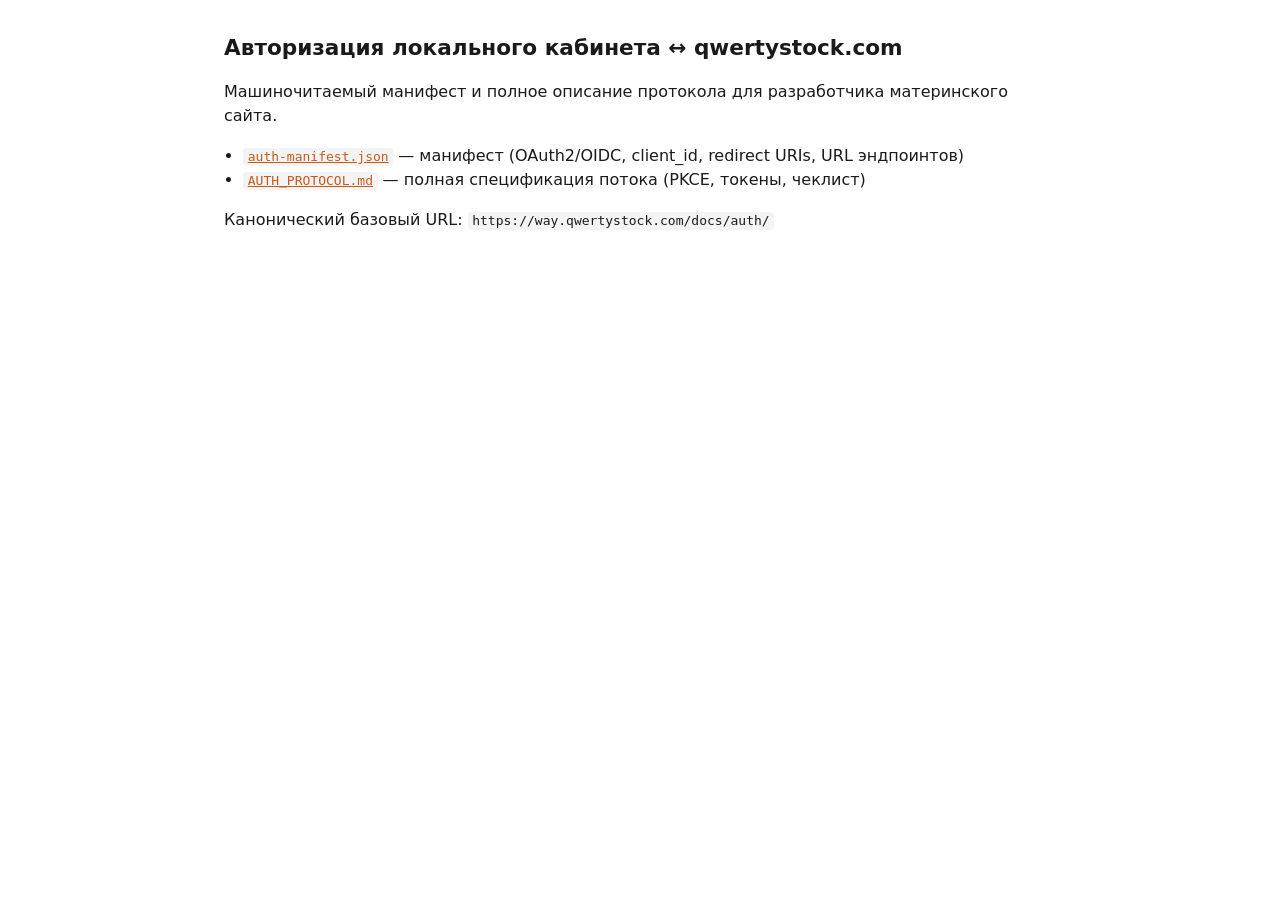
==== docs/auth/index.html @ e0ba55d0 "docs: OAuth/OIDC auth manifest and protocol for local cabinet (way) - docs/auth/auth-manifest.json —" ====
<!DOCTYPE html>
<html lang="ru">
<head>
  <meta charset="utf-8">
  <meta name="viewport" content="width=device-width, initial-scale=1">
  <title>QwertyStock — авторизация локального кабинета (спецификация)</title>
  <style>
    body { font-family: system-ui, sans-serif; max-width: 52rem; margin: 2rem auto; padding: 0 1rem; line-height: 1.5; color: #1a1a1a; }
    h1 { font-size: 1.35rem; }
    ul { padding-left: 1.2rem; }
    a { color: #c45a1a; }
    code { background: #f4f4f4; padding: 0.1em 0.35em; border-radius: 4px; }
  </style>
</head>
<body>
  <h1>Авторизация локального кабинета ↔ qwertystock.com</h1>
  <p>Машиночитаемый манифест и полное описание протокола для разработчика материнского сайта.</p>
  <ul>
    <li><a href="auth-manifest.json"><code>auth-manifest.json</code></a> — манифест (OAuth2/OIDC, client_id, redirect URIs, URL эндпоинтов)</li>
    <li><a href="AUTH_PROTOCOL.md"><code>AUTH_PROTOCOL.md</code></a> — полная спецификация потока (PKCE, токены, чеклист)</li>
  </ul>
  <p>Канонический базовый URL: <code>https://way.qwertystock.com/docs/auth/</code></p>
</body>
</html>
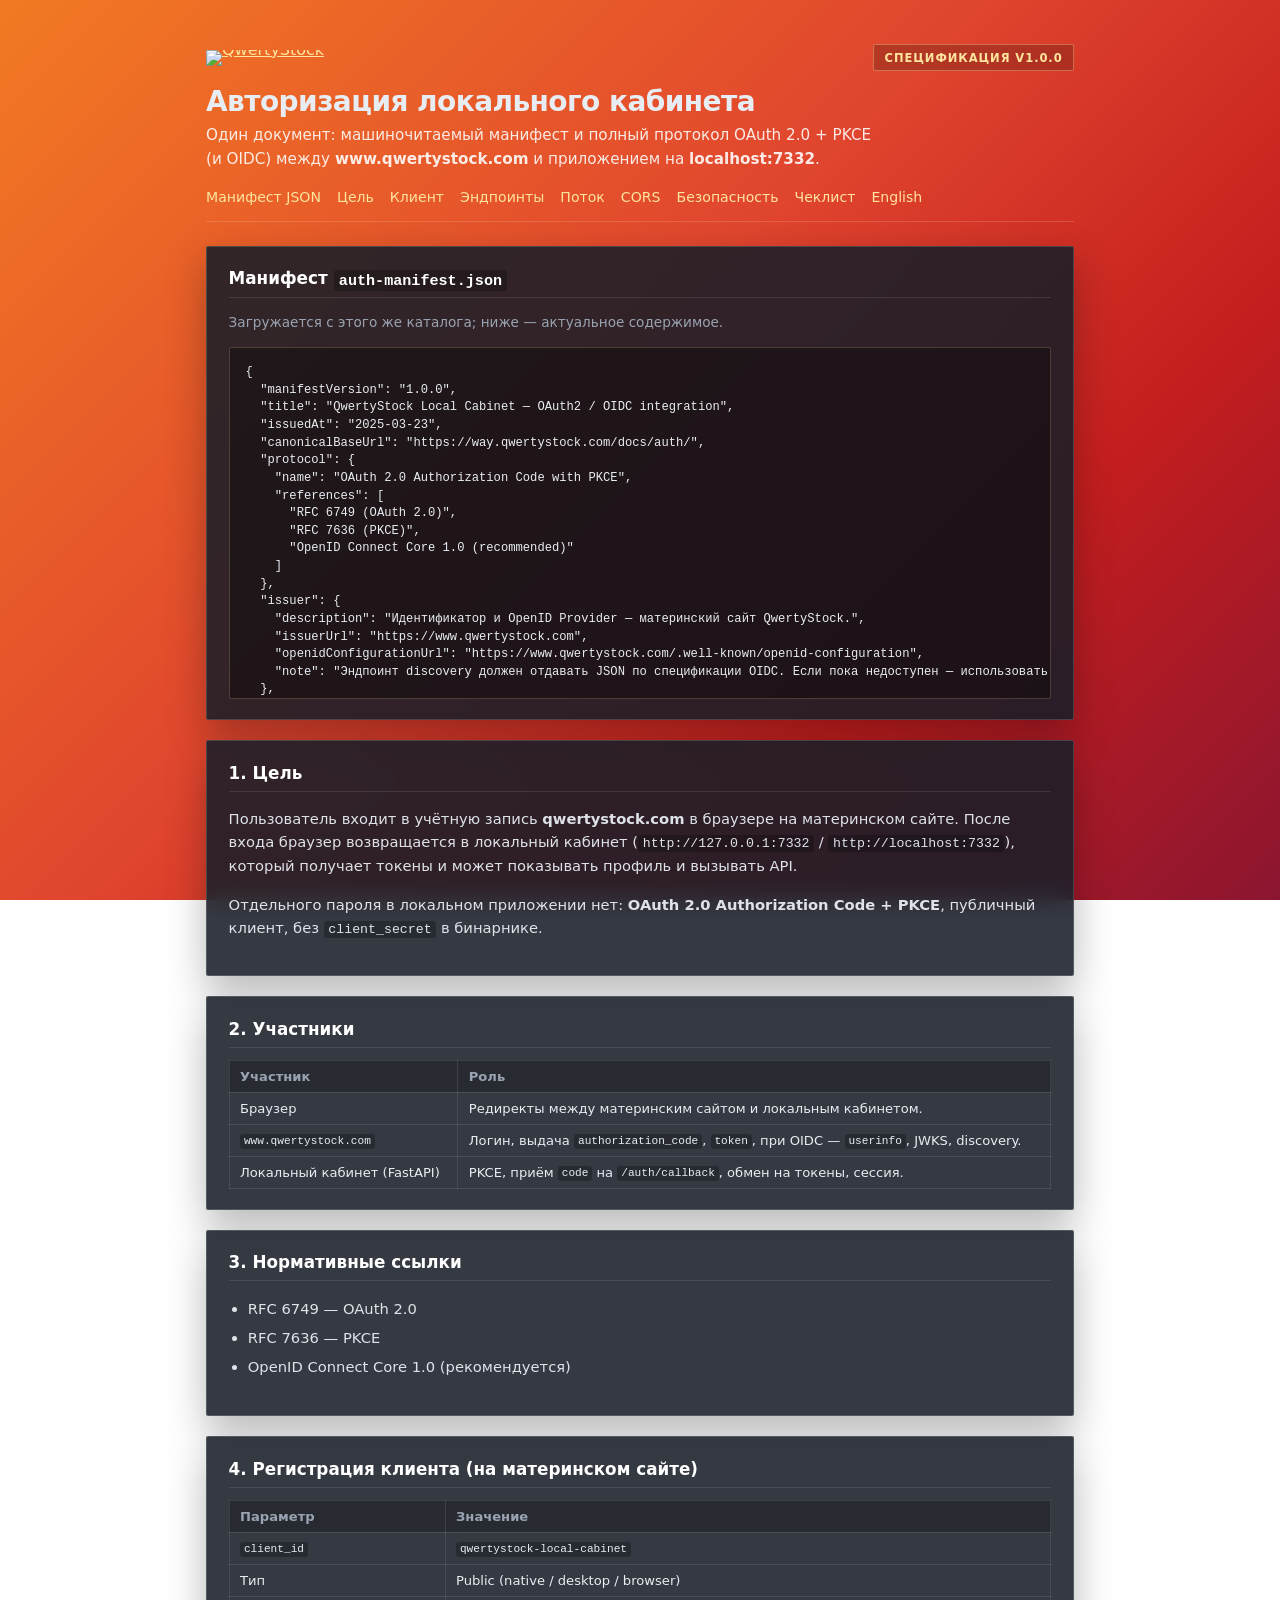
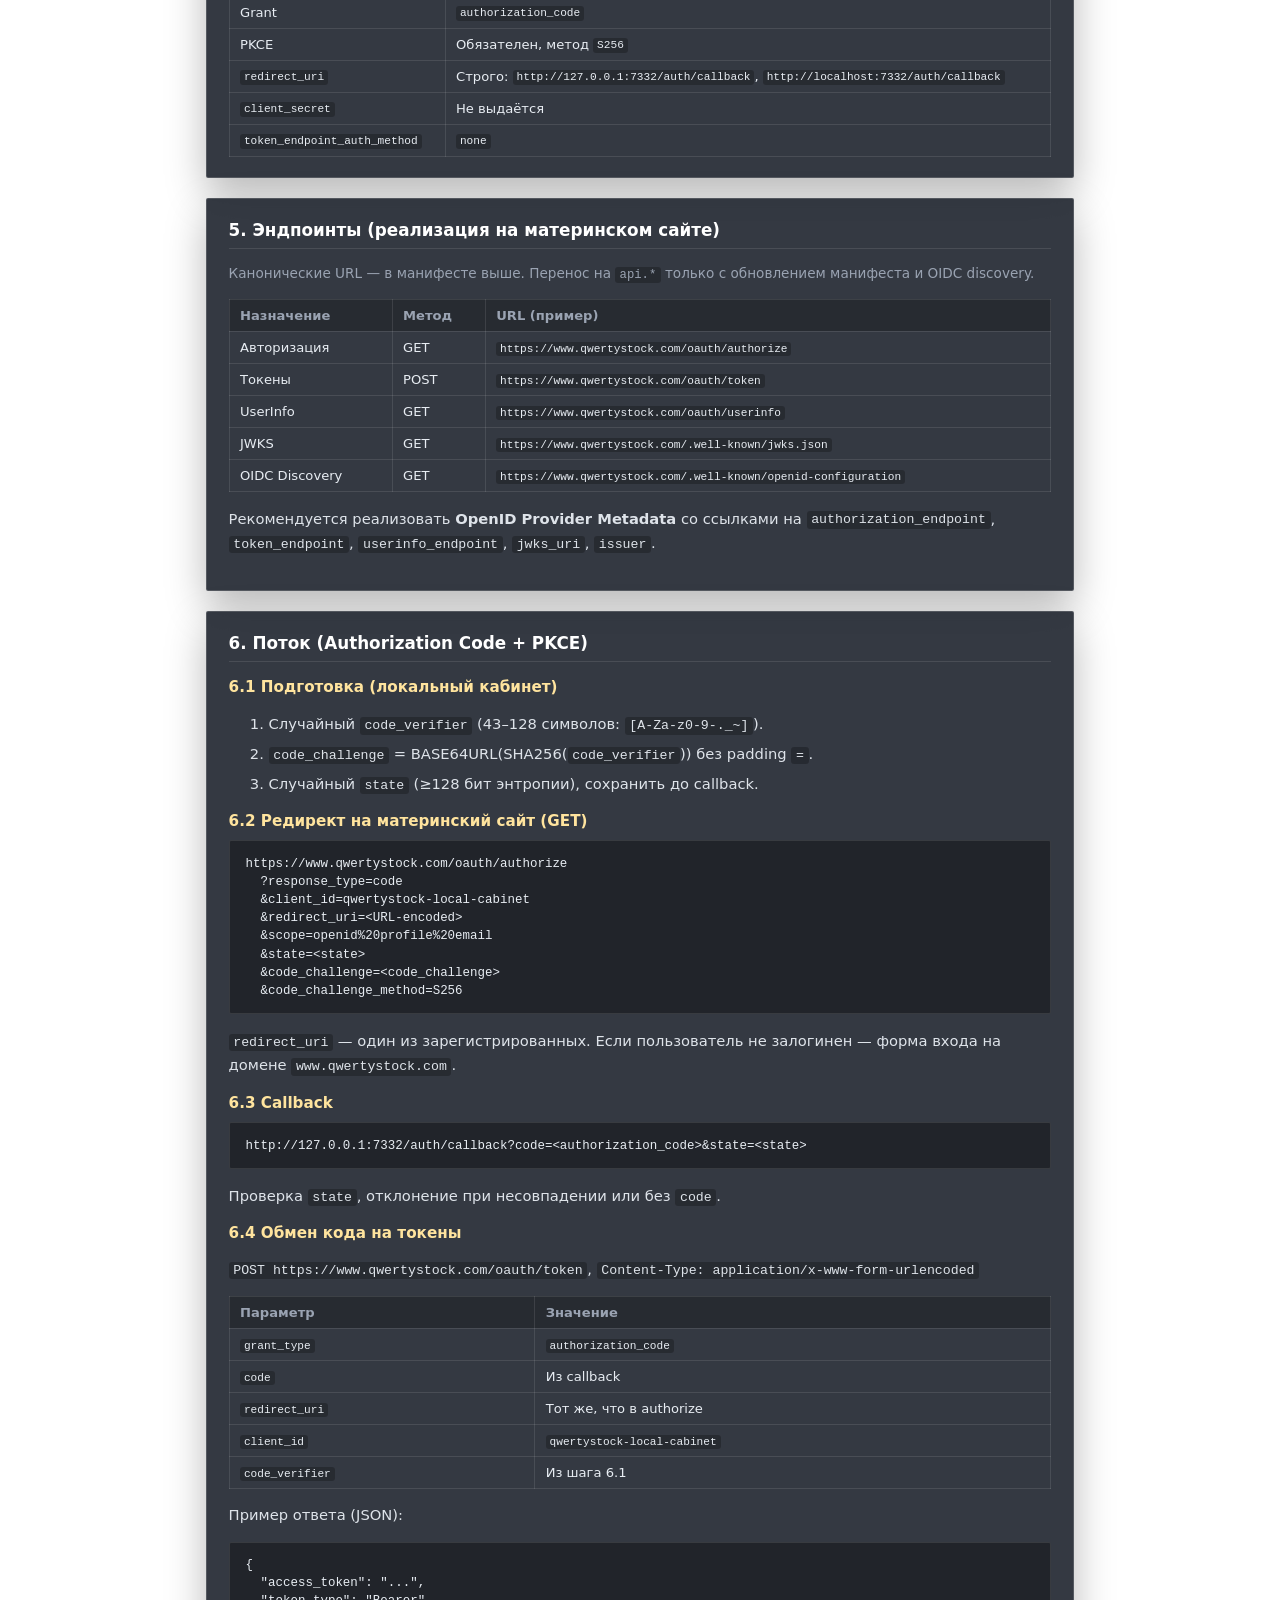
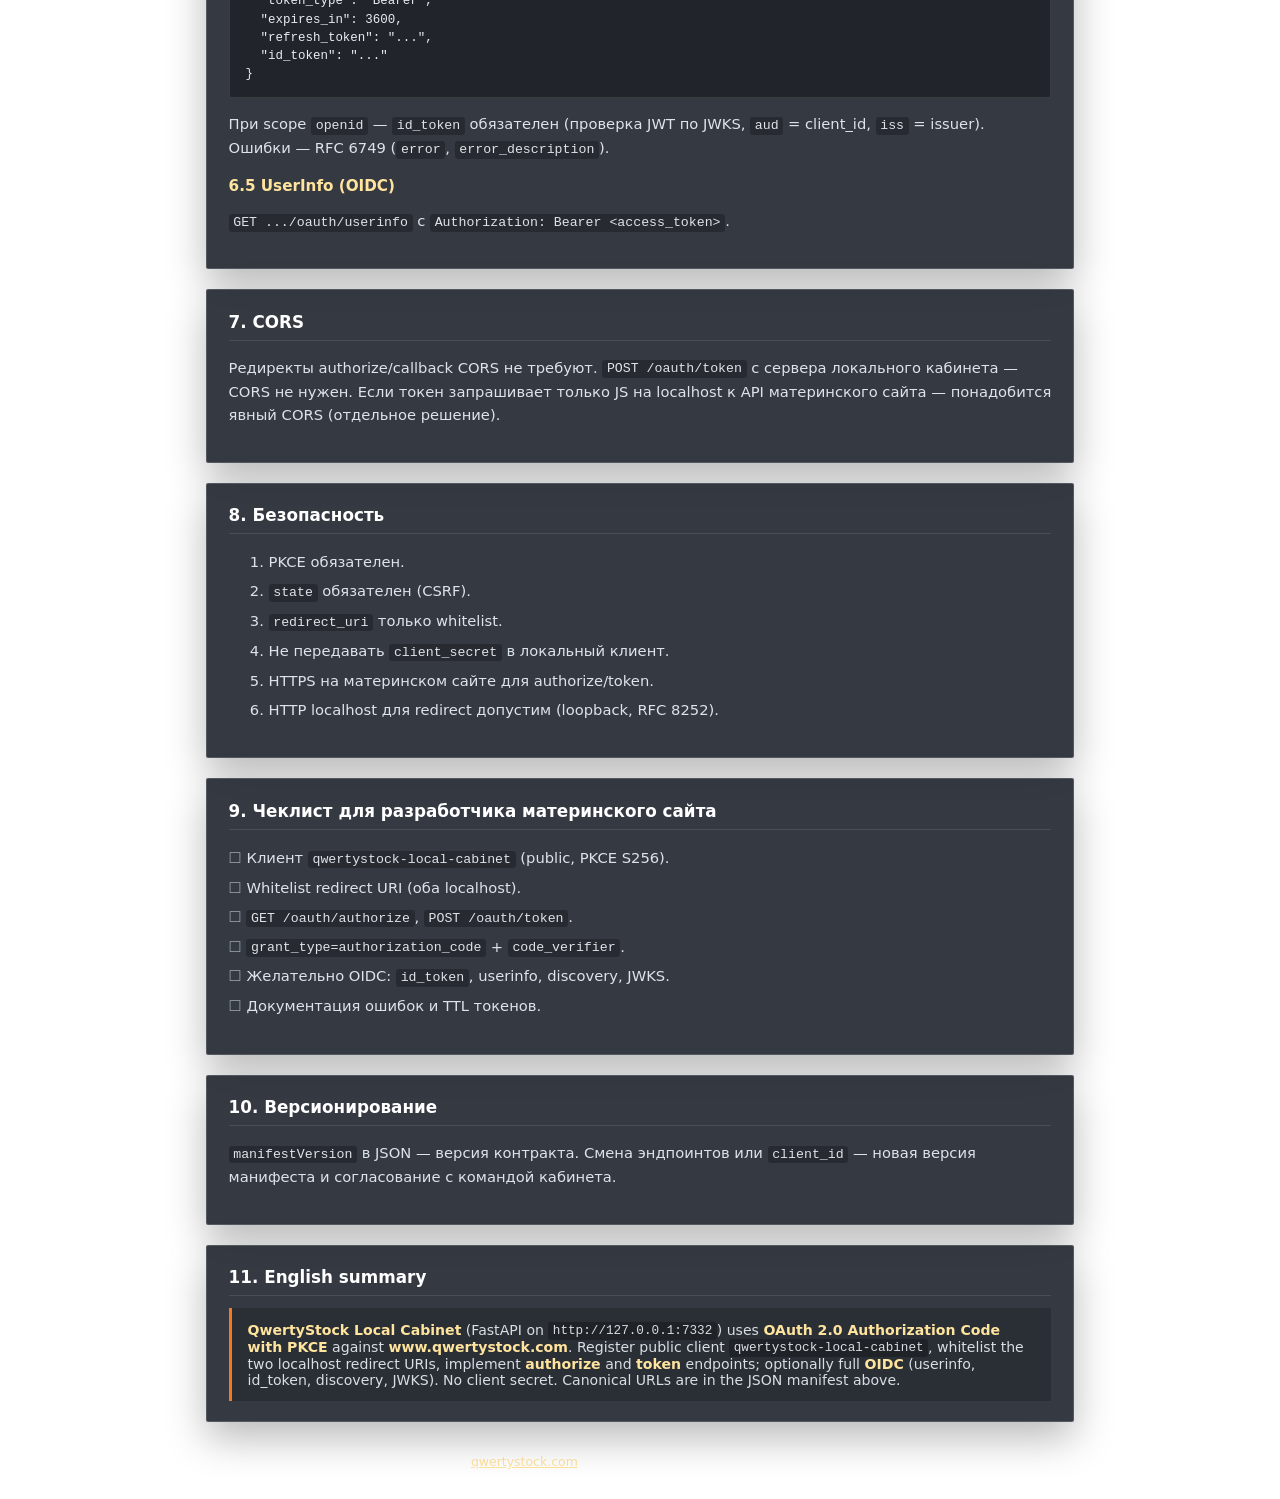
==== commit 349eeb8e: "docs(auth): single-page spec with embedded manifest fetch + styling Made-with: Cursor" ====
--- a/docs/auth/index.html
+++ b/docs/auth/index.html
@@ -3,22 +3,386 @@
 <head>
   <meta charset="utf-8">
   <meta name="viewport" content="width=device-width, initial-scale=1">
-  <title>QwertyStock — авторизация локального кабинета (спецификация)</title>
+  <meta name="theme-color" content="#f27a23">
+  <title>Авторизация локального кабинета — спецификация QwertyStock</title>
+  <link rel="icon" type="image/png" sizes="32x32" href="https://qwertystock.com/img/icons/favicon-32x32.png">
+  <link rel="preconnect" href="https://fonts.googleapis.com">
+  <link rel="preconnect" href="https://fonts.gstatic.com" crossorigin>
+  <link href="https://fonts.googleapis.com/css2?family=Rubik:wght@400;500;600;700&display=swap" rel="stylesheet">
   <style>
-    body { font-family: system-ui, sans-serif; max-width: 52rem; margin: 2rem auto; padding: 0 1rem; line-height: 1.5; color: #1a1a1a; }
-    h1 { font-size: 1.35rem; }
+    :root {
+      --qs-orange: #f27a23;
+      --qs-coral: #e0452e;
+      --qs-glass: rgba(24, 30, 40, 0.88);
+      --qs-text: #e8edf3;
+      --qs-muted: #9aa3b2;
+      --qs-accent: #ffe49e;
+      --qs-code-bg: rgba(0,0,0,0.35);
+    }
+    * { box-sizing: border-box; }
+    body {
+      margin: 0;
+      min-height: 100vh;
+      font-family: 'Rubik', system-ui, sans-serif;
+      color: var(--qs-text);
+      background: linear-gradient(135deg, #f27a23 0%, #e0452e 45%, #c41e1e 72%, #8b1530 100%);
+      background-attachment: fixed;
+    }
+    .wrap {
+      max-width: 900px;
+      margin: 0 auto;
+      padding: 1.25rem 1rem 3rem;
+    }
+    header.hero {
+      padding: 1.5rem 0 1rem;
+      border-bottom: 1px solid rgba(255,255,255,0.15);
+      margin-bottom: 1.5rem;
+    }
+    .hero__top {
+      display: flex;
+      align-items: center;
+      justify-content: space-between;
+      gap: 1rem;
+      flex-wrap: wrap;
+    }
+    .hero__top a.logo { line-height: 0; }
+    .hero__top img { height: 32px; width: auto; }
+    .badge {
+      font-size: 0.72rem;
+      font-weight: 700;
+      letter-spacing: 0.08em;
+      text-transform: uppercase;
+      color: var(--qs-accent);
+      background: rgba(0,0,0,0.2);
+      padding: 0.35rem 0.65rem;
+      border-radius: 2px;
+      border: 1px solid rgba(255,228,158,0.35);
+    }
+    h1 {
+      margin: 0.85rem 0 0.35rem;
+      font-size: clamp(1.35rem, 4vw, 1.75rem);
+      font-weight: 700;
+      letter-spacing: -0.02em;
+      line-height: 1.2;
+    }
+    .lead {
+      margin: 0;
+      font-size: 0.95rem;
+      color: rgba(255,255,255,0.88);
+      line-height: 1.55;
+      max-width: 42rem;
+    }
+    nav.toc {
+      display: flex;
+      flex-wrap: wrap;
+      gap: 0.5rem 1rem;
+      margin-top: 1.1rem;
+      font-size: 0.88rem;
+    }
+    nav.toc a {
+      color: var(--qs-accent);
+      text-decoration: none;
+      font-weight: 500;
+    }
+    nav.toc a:hover { text-decoration: underline; }
+    section.card {
+      margin-bottom: 1.25rem;
+      padding: 1.35rem 1.35rem 1.25rem;
+      border-radius: 2px;
+      border: 1px solid rgba(255,255,255,0.16);
+      background: var(--qs-glass);
+      box-shadow: 0 16px 40px rgba(0,0,0,0.28);
+      backdrop-filter: blur(12px);
+    }
+    section.card h2 {
+      margin: 0 0 0.75rem;
+      font-size: 1.05rem;
+      font-weight: 700;
+      color: #fff;
+      padding-bottom: 0.5rem;
+      border-bottom: 1px solid rgba(255,255,255,0.1);
+    }
+    section.card h3 {
+      margin: 1rem 0 0.5rem;
+      font-size: 0.95rem;
+      font-weight: 600;
+      color: var(--qs-accent);
+    }
+    p, li { font-size: 0.92rem; line-height: 1.6; color: rgba(232,237,243,0.95); }
     ul { padding-left: 1.2rem; }
-    a { color: #c45a1a; }
-    code { background: #f4f4f4; padding: 0.1em 0.35em; border-radius: 4px; }
+    li { margin: 0.35rem 0; }
+    a { color: var(--qs-accent); }
+    table.spec {
+      width: 100%;
+      border-collapse: collapse;
+      font-size: 0.82rem;
+      margin: 0.5rem 0 0;
+    }
+    table.spec th, table.spec td {
+      text-align: left;
+      padding: 0.5rem 0.65rem;
+      border: 1px solid rgba(255,255,255,0.1);
+    }
+    table.spec th {
+      background: rgba(0,0,0,0.25);
+      color: var(--qs-muted);
+      font-weight: 600;
+    }
+    table.spec code { font-size: 0.85em; }
+    .code-block {
+      margin: 0.65rem 0 0;
+      padding: 0.85rem 1rem;
+      background: var(--qs-code-bg);
+      border: 1px solid rgba(255,255,255,0.1);
+      border-radius: 2px;
+      font-family: ui-monospace, Consolas, monospace;
+      font-size: 0.78rem;
+      line-height: 1.45;
+      overflow-x: auto;
+      white-space: pre-wrap;
+      word-break: break-word;
+    }
+    pre.json {
+      margin: 0.5rem 0 0;
+      padding: 1rem;
+      background: var(--qs-code-bg);
+      border: 1px solid rgba(255,228,158,0.2);
+      border-radius: 2px;
+      font-size: 0.76rem;
+      line-height: 1.45;
+      overflow-x: auto;
+      max-height: 22rem;
+      overflow-y: auto;
+    }
+    .checklist { list-style: none; padding-left: 0; }
+    .checklist li::before { content: "☐ "; color: var(--qs-muted); }
+    .en-box {
+      margin-top: 0.75rem;
+      padding: 0.85rem 1rem;
+      background: rgba(0,0,0,0.2);
+      border-left: 3px solid var(--qs-orange);
+      font-size: 0.88rem;
+      color: rgba(232,237,243,0.92);
+    }
+    .en-box strong { color: var(--qs-accent); }
+    footer {
+      margin-top: 2rem;
+      text-align: center;
+      font-size: 0.78rem;
+      color: rgba(255,255,255,0.45);
+    }
+    .muted { color: var(--qs-muted); font-size: 0.85rem; }
+    .err { color: #ffb4b4; font-size: 0.85rem; }
+    code { background: rgba(0,0,0,0.25); padding: 0.1em 0.35em; border-radius: 3px; font-size: 0.9em; }
   </style>
 </head>
 <body>
-  <h1>Авторизация локального кабинета ↔ qwertystock.com</h1>
-  <p>Машиночитаемый манифест и полное описание протокола для разработчика материнского сайта.</p>
-  <ul>
-    <li><a href="auth-manifest.json"><code>auth-manifest.json</code></a> — манифест (OAuth2/OIDC, client_id, redirect URIs, URL эндпоинтов)</li>
-    <li><a href="AUTH_PROTOCOL.md"><code>AUTH_PROTOCOL.md</code></a> — полная спецификация потока (PKCE, токены, чеклист)</li>
-  </ul>
-  <p>Канонический базовый URL: <code>https://way.qwertystock.com/docs/auth/</code></p>
+  <div class="wrap">
+    <header class="hero">
+      <div class="hero__top">
+        <a class="logo" href="https://www.qwertystock.com/" target="_blank" rel="noopener noreferrer" title="QwertyStock">
+          <img src="https://qwertystock.com/img/qwerty_logo.svg" width="210" height="32" alt="QwertyStock">
+        </a>
+        <span class="badge">Спецификация v1.0.0</span>
+      </div>
+      <h1>Авторизация локального кабинета</h1>
+      <p class="lead">
+        Один документ: машиночитаемый манифест и полный протокол OAuth 2.0 + PKCE (и OIDC) между
+        <strong>www.qwertystock.com</strong> и приложением на <strong>localhost:7332</strong>.
+      </p>
+      <nav class="toc" aria-label="Содержание">
+        <a href="#manifest">Манифест JSON</a>
+        <a href="#goal">Цель</a>
+        <a href="#client">Клиент</a>
+        <a href="#endpoints">Эндпоинты</a>
+        <a href="#flow">Поток</a>
+        <a href="#cors">CORS</a>
+        <a href="#security">Безопасность</a>
+        <a href="#checklist">Чеклист</a>
+        <a href="#english">English</a>
+      </nav>
+    </header>
+
+    <section class="card" id="manifest">
+      <h2>Манифест <code>auth-manifest.json</code></h2>
+      <p class="muted">Загружается с этого же каталога; ниже — актуальное содержимое.</p>
+      <pre class="json" id="manifest-pre">Загрузка…</pre>
+      <p id="manifest-err" class="err" hidden></p>
+    </section>
+
+    <section class="card" id="goal">
+      <h2>1. Цель</h2>
+      <p>Пользователь входит в учётную запись <strong>qwertystock.com</strong> в браузере на материнском сайте. После входа браузер возвращается в локальный кабинет (<code>http://127.0.0.1:7332</code> / <code>http://localhost:7332</code>), который получает токены и может показывать профиль и вызывать API.</p>
+      <p>Отдельного пароля в локальном приложении нет: <strong>OAuth 2.0 Authorization Code + PKCE</strong>, публичный клиент, без <code>client_secret</code> в бинарнике.</p>
+    </section>
+
+    <section class="card" id="actors">
+      <h2>2. Участники</h2>
+      <table class="spec">
+        <thead><tr><th>Участник</th><th>Роль</th></tr></thead>
+        <tbody>
+          <tr><td>Браузер</td><td>Редиректы между материнским сайтом и локальным кабинетом.</td></tr>
+          <tr><td><code>www.qwertystock.com</code></td><td>Логин, выдача <code>authorization_code</code>, <code>token</code>, при OIDC — <code>userinfo</code>, JWKS, discovery.</td></tr>
+          <tr><td>Локальный кабинет (FastAPI)</td><td>PKCE, приём <code>code</code> на <code>/auth/callback</code>, обмен на токены, сессия.</td></tr>
+        </tbody>
+      </table>
+    </section>
+
+    <section class="card">
+      <h2>3. Нормативные ссылки</h2>
+      <ul>
+        <li>RFC 6749 — OAuth 2.0</li>
+        <li>RFC 7636 — PKCE</li>
+        <li>OpenID Connect Core 1.0 (рекомендуется)</li>
+      </ul>
+    </section>
+
+    <section class="card" id="client">
+      <h2>4. Регистрация клиента (на материнском сайте)</h2>
+      <table class="spec">
+        <thead><tr><th>Параметр</th><th>Значение</th></tr></thead>
+        <tbody>
+          <tr><td><code>client_id</code></td><td><code>qwertystock-local-cabinet</code></td></tr>
+          <tr><td>Тип</td><td>Public (native / desktop / browser)</td></tr>
+          <tr><td>Grant</td><td><code>authorization_code</code></td></tr>
+          <tr><td>PKCE</td><td>Обязателен, метод <code>S256</code></td></tr>
+          <tr><td><code>redirect_uri</code></td><td>Строго: <code>http://127.0.0.1:7332/auth/callback</code>, <code>http://localhost:7332/auth/callback</code></td></tr>
+          <tr><td><code>client_secret</code></td><td>Не выдаётся</td></tr>
+          <tr><td><code>token_endpoint_auth_method</code></td><td><code>none</code></td></tr>
+        </tbody>
+      </table>
+    </section>
+
+    <section class="card" id="endpoints">
+      <h2>5. Эндпоинты (реализация на материнском сайте)</h2>
+      <p class="muted">Канонические URL — в манифесте выше. Перенос на <code>api.*</code> только с обновлением манифеста и OIDC discovery.</p>
+      <table class="spec">
+        <thead><tr><th>Назначение</th><th>Метод</th><th>URL (пример)</th></tr></thead>
+        <tbody>
+          <tr><td>Авторизация</td><td>GET</td><td><code>https://www.qwertystock.com/oauth/authorize</code></td></tr>
+          <tr><td>Токены</td><td>POST</td><td><code>https://www.qwertystock.com/oauth/token</code></td></tr>
+          <tr><td>UserInfo</td><td>GET</td><td><code>https://www.qwertystock.com/oauth/userinfo</code></td></tr>
+          <tr><td>JWKS</td><td>GET</td><td><code>https://www.qwertystock.com/.well-known/jwks.json</code></td></tr>
+          <tr><td>OIDC Discovery</td><td>GET</td><td><code>https://www.qwertystock.com/.well-known/openid-configuration</code></td></tr>
+        </tbody>
+      </table>
+      <p>Рекомендуется реализовать <strong>OpenID Provider Metadata</strong> со ссылками на <code>authorization_endpoint</code>, <code>token_endpoint</code>, <code>userinfo_endpoint</code>, <code>jwks_uri</code>, <code>issuer</code>.</p>
+    </section>
+
+    <section class="card" id="flow">
+      <h2>6. Поток (Authorization Code + PKCE)</h2>
+      <h3>6.1 Подготовка (локальный кабинет)</h3>
+      <ol>
+        <li>Случайный <code>code_verifier</code> (43–128 символов: <code>[A-Za-z0-9-._~]</code>).</li>
+        <li><code>code_challenge</code> = BASE64URL(SHA256(<code>code_verifier</code>)) без padding <code>=</code>.</li>
+        <li>Случайный <code>state</code> (≥128 бит энтропии), сохранить до callback.</li>
+      </ol>
+      <h3>6.2 Редирект на материнский сайт (GET)</h3>
+      <div class="code-block">https://www.qwertystock.com/oauth/authorize
+  ?response_type=code
+  &amp;client_id=qwertystock-local-cabinet
+  &amp;redirect_uri=&lt;URL-encoded&gt;
+  &amp;scope=openid%20profile%20email
+  &amp;state=&lt;state&gt;
+  &amp;code_challenge=&lt;code_challenge&gt;
+  &amp;code_challenge_method=S256</div>
+      <p><code>redirect_uri</code> — один из зарегистрированных. Если пользователь не залогинен — форма входа на домене <code>www.qwertystock.com</code>.</p>
+      <h3>6.3 Callback</h3>
+      <div class="code-block">http://127.0.0.1:7332/auth/callback?code=&lt;authorization_code&gt;&amp;state=&lt;state&gt;</div>
+      <p>Проверка <code>state</code>, отклонение при несовпадении или без <code>code</code>.</p>
+      <h3>6.4 Обмен кода на токены</h3>
+      <p><code>POST https://www.qwertystock.com/oauth/token</code>, <code>Content-Type: application/x-www-form-urlencoded</code></p>
+      <table class="spec">
+        <thead><tr><th>Параметр</th><th>Значение</th></tr></thead>
+        <tbody>
+          <tr><td><code>grant_type</code></td><td><code>authorization_code</code></td></tr>
+          <tr><td><code>code</code></td><td>Из callback</td></tr>
+          <tr><td><code>redirect_uri</code></td><td>Тот же, что в authorize</td></tr>
+          <tr><td><code>client_id</code></td><td><code>qwertystock-local-cabinet</code></td></tr>
+          <tr><td><code>code_verifier</code></td><td>Из шага 6.1</td></tr>
+        </tbody>
+      </table>
+      <p>Пример ответа (JSON):</p>
+      <div class="code-block">{
+  "access_token": "...",
+  "token_type": "Bearer",
+  "expires_in": 3600,
+  "refresh_token": "...",
+  "id_token": "..."
+}</div>
+      <p>При scope <code>openid</code> — <code>id_token</code> обязателен (проверка JWT по JWKS, <code>aud</code> = client_id, <code>iss</code> = issuer). Ошибки — RFC 6749 (<code>error</code>, <code>error_description</code>).</p>
+      <h3>6.5 UserInfo (OIDC)</h3>
+      <p><code>GET .../oauth/userinfo</code> с <code>Authorization: Bearer &lt;access_token&gt;</code>.</p>
+    </section>
+
+    <section class="card" id="cors">
+      <h2>7. CORS</h2>
+      <p>Редиректы authorize/callback CORS не требуют. <code>POST /oauth/token</code> с сервера локального кабинета — CORS не нужен. Если токен запрашивает только JS на localhost к API материнского сайта — понадобится явный CORS (отдельное решение).</p>
+    </section>
+
+    <section class="card" id="security">
+      <h2>8. Безопасность</h2>
+      <ol>
+        <li>PKCE обязателен.</li>
+        <li><code>state</code> обязателен (CSRF).</li>
+        <li><code>redirect_uri</code> только whitelist.</li>
+        <li>Не передавать <code>client_secret</code> в локальный клиент.</li>
+        <li>HTTPS на материнском сайте для authorize/token.</li>
+        <li>HTTP localhost для redirect допустим (loopback, RFC 8252).</li>
+      </ol>
+    </section>
+
+    <section class="card" id="checklist">
+      <h2>9. Чеклист для разработчика материнского сайта</h2>
+      <ul class="checklist">
+        <li>Клиент <code>qwertystock-local-cabinet</code> (public, PKCE S256).</li>
+        <li>Whitelist redirect URI (оба localhost).</li>
+        <li><code>GET /oauth/authorize</code>, <code>POST /oauth/token</code>.</li>
+        <li><code>grant_type=authorization_code</code> + <code>code_verifier</code>.</li>
+        <li>Желательно OIDC: <code>id_token</code>, userinfo, discovery, JWKS.</li>
+        <li>Документация ошибок и TTL токенов.</li>
+      </ul>
+    </section>
+
+    <section class="card">
+      <h2>10. Версионирование</h2>
+      <p><code>manifestVersion</code> в JSON — версия контракта. Смена эндпоинтов или <code>client_id</code> — новая версия манифеста и согласование с командой кабинета.</p>
+    </section>
+
+    <section class="card" id="english">
+      <h2>11. English summary</h2>
+      <div class="en-box">
+        <strong>QwertyStock Local Cabinet</strong> (FastAPI on <code>http://127.0.0.1:7332</code>) uses
+        <strong>OAuth 2.0 Authorization Code with PKCE</strong> against <strong>www.qwertystock.com</strong>.
+        Register public client <code>qwertystock-local-cabinet</code>, whitelist the two localhost redirect URIs,
+        implement <strong>authorize</strong> and <strong>token</strong> endpoints; optionally full <strong>OIDC</strong>
+        (userinfo, id_token, discovery, JWKS). No client secret. Canonical URLs are in the JSON manifest above.
+      </div>
+    </section>
+
+    <footer>
+      Визуальный стиль — с <a href="https://www.qwertystock.com/" target="_blank" rel="noopener noreferrer">qwertystock.com</a>
+      · шрифт Rubik · одна страница для передачи подрядчику
+    </footer>
+  </div>
+  <script>
+    (function () {
+      var pre = document.getElementById('manifest-pre');
+      var err = document.getElementById('manifest-err');
+      fetch('auth-manifest.json', { cache: 'no-store' })
+        .then(function (r) {
+          if (!r.ok) throw new Error('HTTP ' + r.status);
+          return r.json();
+        })
+        .then(function (j) {
+          pre.textContent = JSON.stringify(j, null, 2);
+        })
+        .catch(function (e) {
+          pre.textContent = '';
+          err.hidden = false;
+          err.textContent = 'Не удалось загрузить auth-manifest.json: ' + (e && e.message ? e.message : e);
+        });
+    })();
+  </script>
 </body>
 </html>
